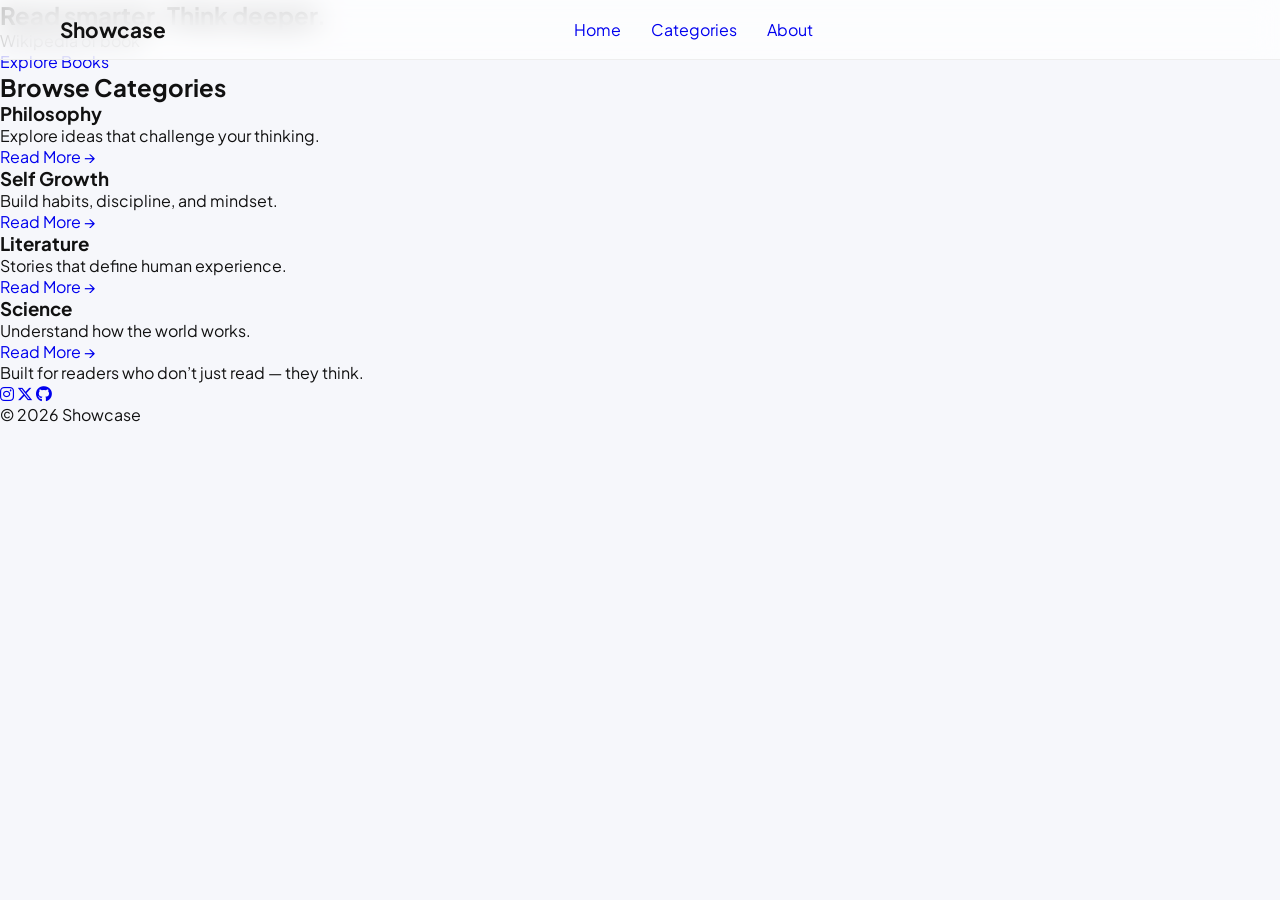
==== index.html @ 18661e08 "added the short readme and worked on html skeleton code" ====
<!DOCTYPE html>
<html lang="en">
<head>
<meta charset="UTF-8">
<meta name="viewport" content="width=device-width, initial-scale=1.0">
<title>Showcase</title>

<link href="https://fonts.googleapis.com/css2?family=Plus+Jakarta+Sans:wght@300;400;600;700&display=swap" rel="stylesheet">
<link href="https://cdnjs.cloudflare.com/ajax/libs/font-awesome/6.5.0/css/all.min.css" rel="stylesheet">
<link rel="stylesheet" href="styles.css">
</head>

<body>

<nav class="navbar">
  <div class="logo" onclick="location.reload()">Showcase</div>

  <div class="nav-links" id="navLinks">
    <a href="#">Home</a>
    <a href="#categories">Categories</a>
    <a href="#footer">About</a>
  </div>

  <div class="menu-toggle" id="menuToggle">
    <span></span>
    <span></span>
    <span></span>
  </div>
</nav>

<section class="hero">
  <h1>Read smarter. Think deeper.</h1>
  <p>Wikipedia of book</p>
  <a href="#categories" class="btn">Explore Books</a>
</section>

<section id="categories">
  <h2 class="section-title">Browse Categories</h2>

  <div class="grid">
    <div class="card">
      <h3>Philosophy</h3>
      <p>Explore ideas that challenge your thinking.</p>
      <a href="page.html">Read More →</a>
    </div>

    <div class="card">
      <h3>Self Growth</h3>
      <p>Build habits, discipline, and mindset.</p>
      <a href="page.html">Read More →</a>
    </div>

    <div class="card">
      <h3>Literature</h3>
      <p>Stories that define human experience.</p>
      <a href="page.html">Read More →</a>
    </div>

    <div class="card">
      <h3>Science</h3>
      <p>Understand how the world works.</p>
      <a href="page.html">Read More →</a>
    </div>
  </div>
</section>

<footer class="footer" id="footer">
  <p>Built for readers who don’t just read — they think.</p>

  <div class="socials">
    <a href="#"><i class="fab fa-instagram"></i></a>
    <a href="#"><i class="fab fa-x-twitter"></i></a>
    <a href="#"><i class="fab fa-github"></i></a>
  </div>

  <p class="copyright">© 2026 Showcase</p>
</footer>

<script src="script.js"></script>
</body>
</html>
---- styles.css ----
*{
  margin:0;
  padding:0;
  box-sizing:border-box;
  font-family:'Plus Jakarta Sans',sans-serif;
  text-decoration:none;
}

body{
  background:#f6f7fb;
  color:#111;
}

.navbar{
  position:fixed;
  width:100%;
  top:0;
  display:flex;
  justify-content:space-between;
  align-items:center;
  padding:16px 60px;
  background:rgba(255,255,255,0.7);
  backdrop-filter:blur(14px);
  border-bottom:1px solid #eee;
  z-index:1000;
}

.logo{
  font-weight:700;
  font-size:1.3rem;
  cursor:pointer;
}

.nav-links{
  display:flex;
  gap:30px;
}
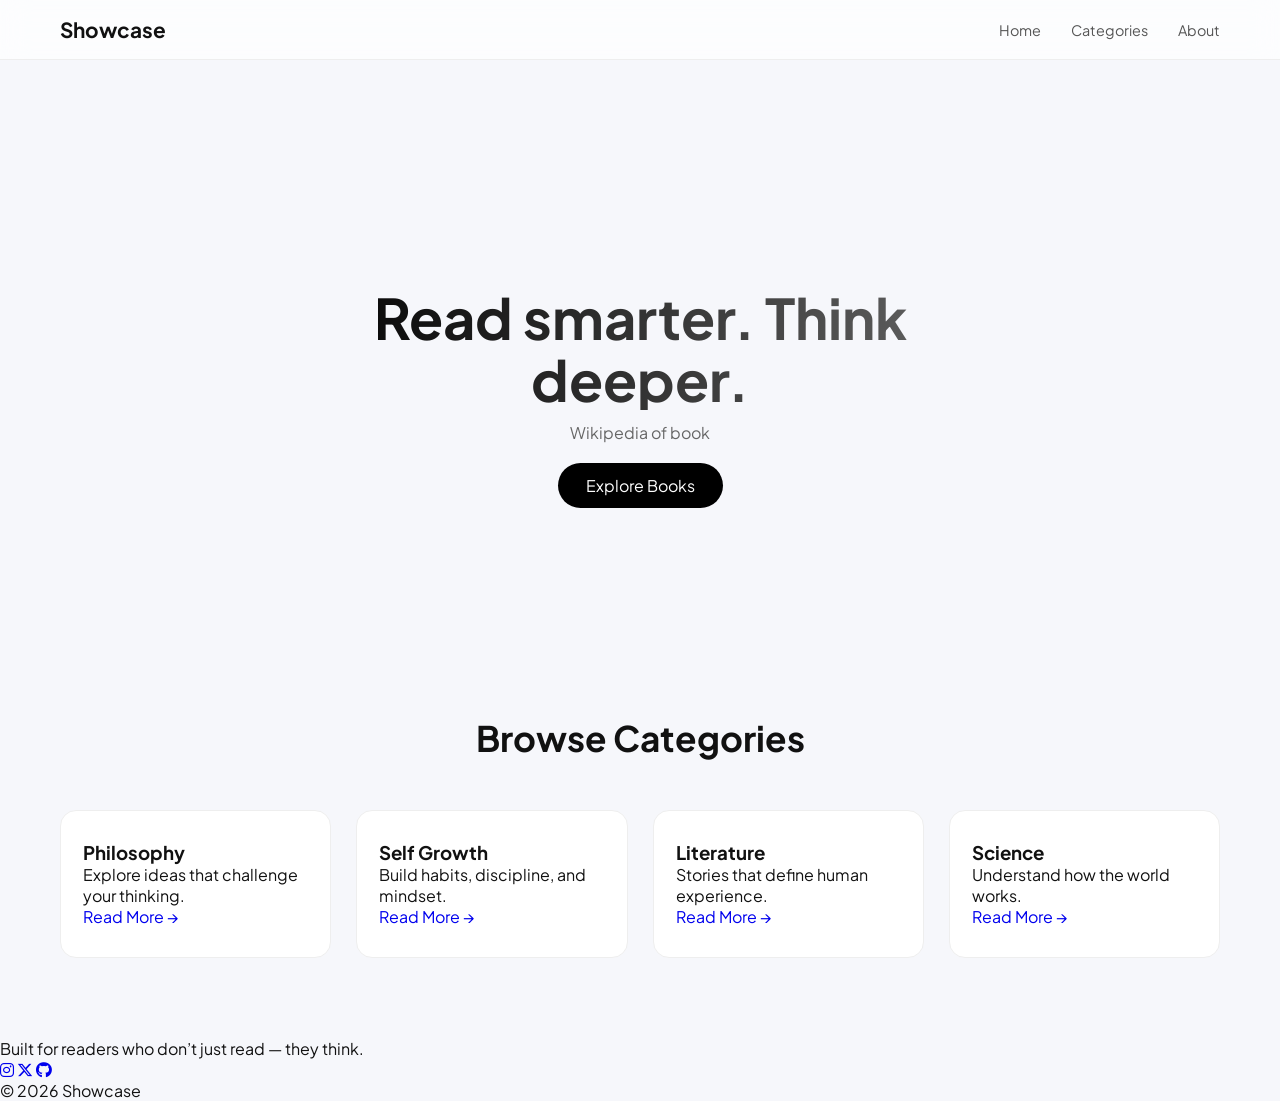
==== commit 0033990b: "worked on the card and section css and made it more better" ====
--- a/index.html
+++ b/index.html
@@ -78,4 +78,4 @@
 
 <script src="script.js"></script>
 </body>
-</html>
+</html>
--- a/styles.css
+++ b/styles.css
@@ -35,3 +35,98 @@
   display:flex;
   gap:30px;
 }
+
+.nav-links a{
+  font-size:0.9rem;
+  color:#555;
+  transition:0.3s;
+}
+
+.nav-links a:hover{
+  color:#000;
+}
+
+.menu-toggle{
+  display:none;
+  flex-direction:column;
+  gap:5px;
+  cursor:pointer;
+}
+
+.menu-toggle span{
+  width:25px;
+  height:3px;
+  background:#000;
+  border-radius:2px;
+}
+
+.hero{
+  height:75vh;
+  display:flex;
+  flex-direction:column;
+  justify-content:center;
+  align-items:center;
+  text-align:center;
+  padding:20px;
+}
+
+.hero h1{
+  font-size:3.5rem;
+  max-width:700px;
+  line-height:1.1;
+  background:linear-gradient(90deg,#000,#666);
+  -webkit-background-clip:text;
+  -webkit-text-fill-color:transparent;
+}
+
+.hero p{
+  margin-top:12px;
+  color:#666;
+  max-width:480px;
+}
+
+.btn{
+  margin-top:20px;
+  padding:12px 28px;
+  border-radius:40px;
+  background:#000;
+  color:#fff;
+  transition:0.3s;
+}
+
+.btn:hover{
+  transform:translateY(-3px);
+  box-shadow:0 12px 25px rgba(0,0,0,0.2);
+}
+
+.hero{
+  min-height:70vh;
+  padding-top:120px;
+  padding-bottom:0px;
+}
+
+section{
+  padding:80px 60px;
+  padding-top:40px;
+}
+
+.section-title{
+  text-align:center;
+  font-size:2.2rem;
+  margin-bottom:50px;
+}
+
+.grid{
+  display:grid;
+  grid-template-columns:repeat(auto-fit,minmax(260px,1fr));
+  gap:25px;
+}
+
+.card{
+  background:#fff;
+  padding:30px 22px;
+  border-radius:16px;
+  border:1px solid #eee;
+  transition:0.3s;
+}
+
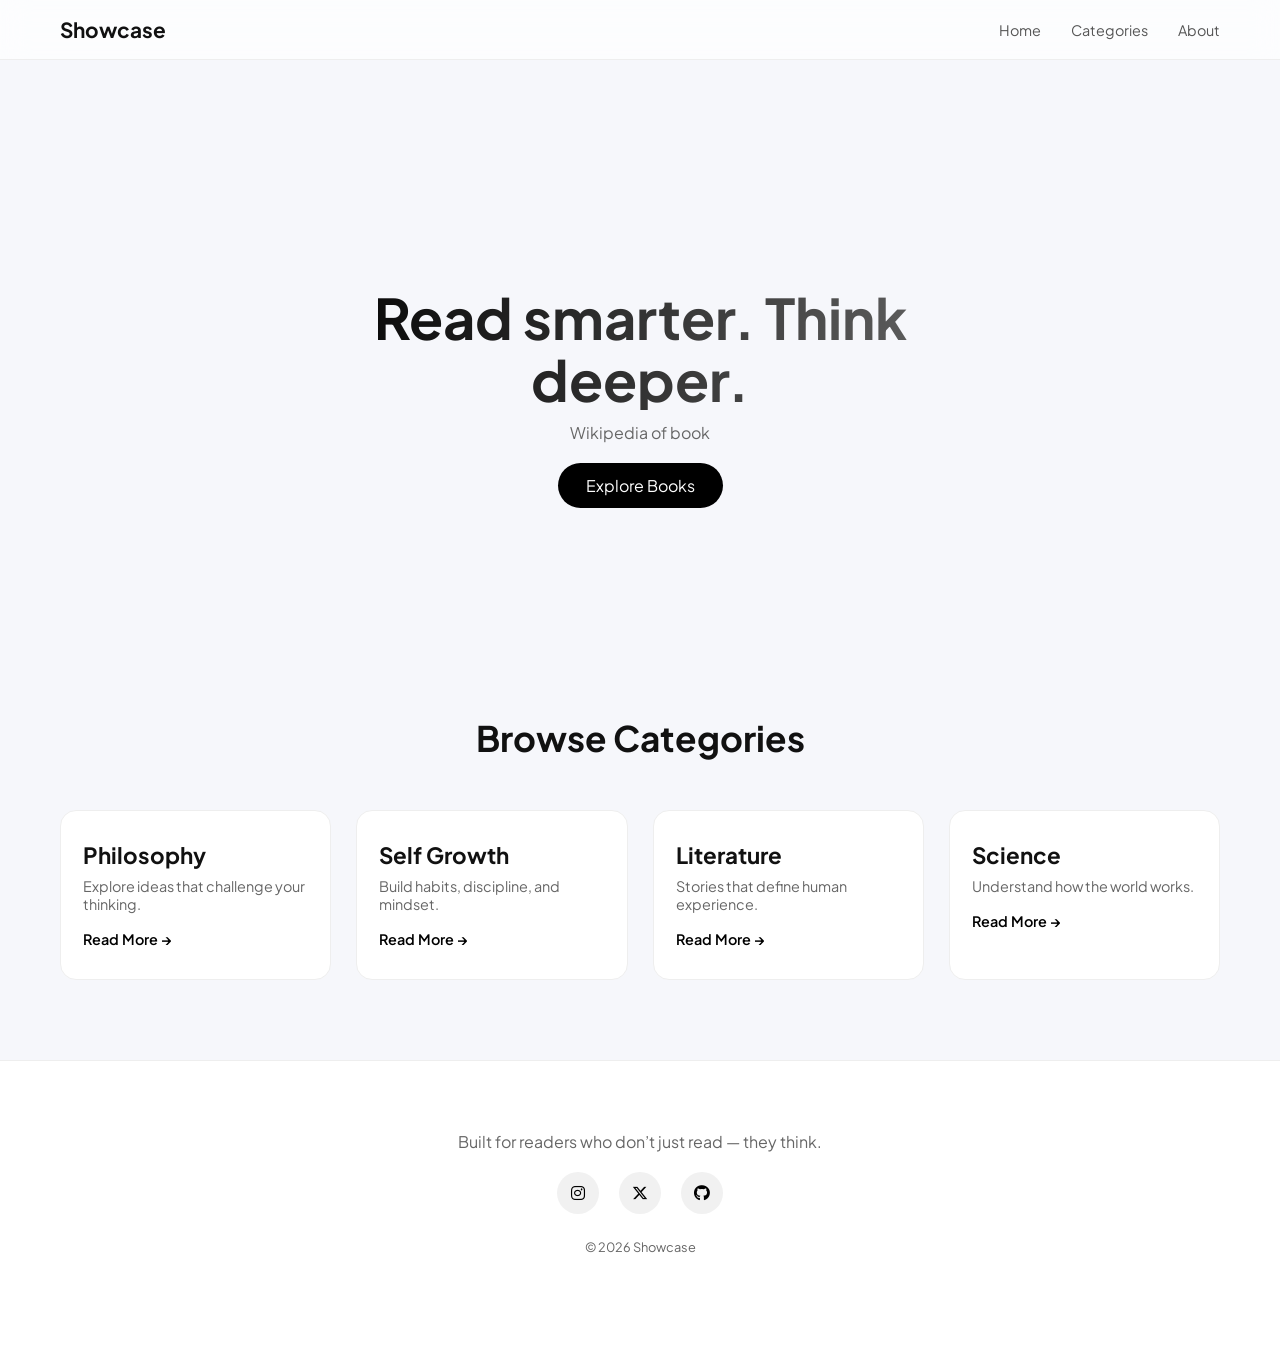
==== commit 85ab7ac1: "added social links in the landing page" ====
--- a/index.html
+++ b/index.html
@@ -68,9 +68,9 @@
   <p>Built for readers who don’t just read — they think.</p>
 
   <div class="socials">
-    <a href="#"><i class="fab fa-instagram"></i></a>
-    <a href="#"><i class="fab fa-x-twitter"></i></a>
-    <a href="#"><i class="fab fa-github"></i></a>
+    <a href="https://www.instagram.com/user.sarjak.pro/"><i class="fab fa-instagram"></i></a>
+    <a href="https://x.com/user_Sarjak_dev"><i class="fab fa-x-twitter"></i></a>
+    <a href="https://github.com/devWisz"><i class="fab fa-github"></i></a>
   </div>
 
   <p class="copyright">© 2026 Showcase</p>
--- a/styles.css
+++ b/styles.css
@@ -130,3 +130,103 @@
   transition:0.3s;
 }
 
+.card:hover{
+  transform:translateY(-8px);
+  box-shadow:0 20px 40px rgba(0,0,0,0.06);
+}
+
+.card h3{
+  font-size:1.4rem;
+  margin-bottom:8px;
+}
+
+.card p{
+  font-size:0.9rem;
+  color:#666;
+  margin-bottom:15px;
+}
+
+.card a{
+  font-size:0.9rem;
+  font-weight:600;
+  color:#000;
+}
+
+.footer{
+  background:#ffffff;
+  color:#111;
+  text-align:center;
+  padding:70px 20px;
+  border-top:1px solid #eee;
+}
+
+.footer p{
+  color:#666;
+  margin-bottom:20px;
+}
+
+.socials{
+  display:flex;
+  justify-content:center;
+  gap:20px;
+}
+
+.socials a{
+  width:42px;
+  height:42px;
+  display:flex;
+  align-items:center;
+  justify-content:center;
+  border-radius:50%;
+  background:#f1f1f1;
+  color:#000;
+  transition:0.3s;
+}
+
+.socials a:hover{
+  transform:translateY(-5px);
+  background:#000;
+  color:#fff;
+}
+
+.copyright{
+  margin-top:25px;
+  font-size:0.8rem;
+  color:#999;
+}
+
+@media(max-width:768px){
+
+  .navbar{
+    padding:15px 20px;
+  }
+
+  .nav-links{
+    position:absolute;
+    top:70px;
+    right:-100%;
+    flex-direction:column;
+    background:#fff;
+    width:200px;
+    padding:20px;
+    gap:20px;
+    box-shadow:0 10px 30px rgba(0,0,0,0.1);
+    transition:0.3s;
+  }
+
+  .nav-links.active{
+    right:20px;
+  }
+
+  .menu-toggle{
+    display:flex;
+  }
+
+  .hero h1{
+    font-size:2.3rem;
+  }
+
+  section{
+    padding:60px 20px;
+  }
+}
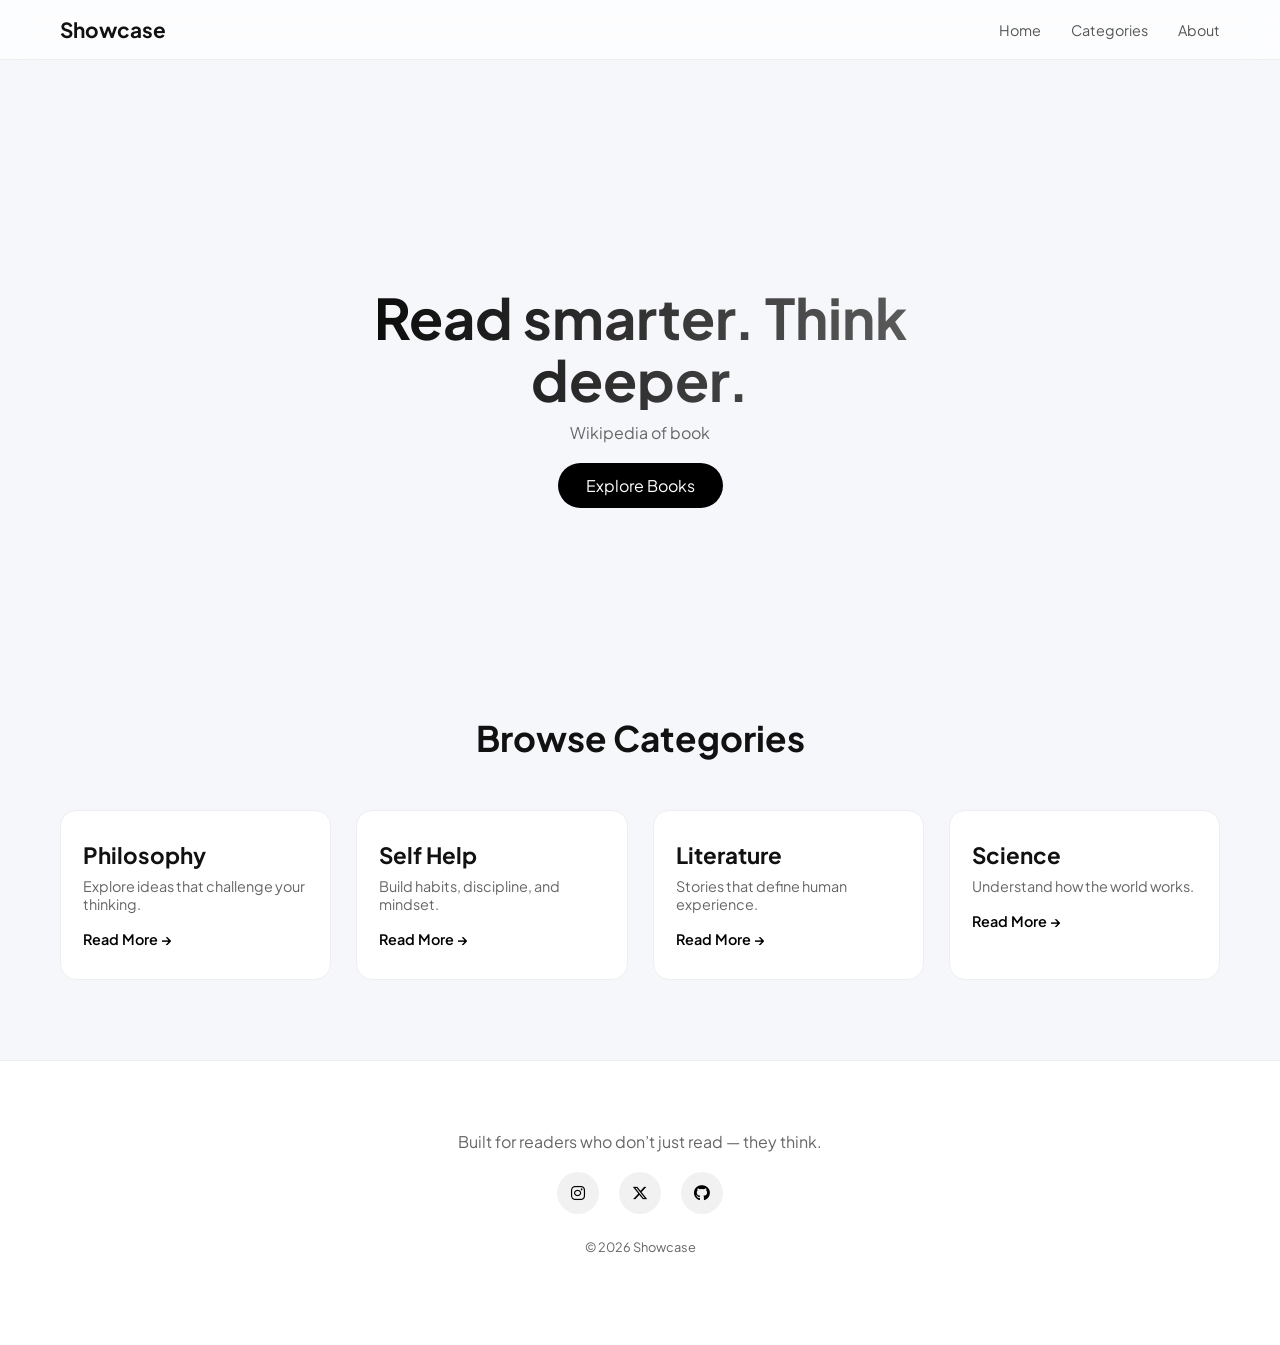
==== commit dfaae2a6: "added hyperlinks and change some more stuffs in index.html" ====
--- a/index.html
+++ b/index.html
@@ -16,7 +16,7 @@
   <div class="logo" onclick="location.reload()">Showcase</div>
 
   <div class="nav-links" id="navLinks">
-    <a href="#">Home</a>
+    <a href="index.html">Home</a>
     <a href="#categories">Categories</a>
     <a href="#footer">About</a>
   </div>
@@ -41,25 +41,25 @@
     <div class="card">
       <h3>Philosophy</h3>
       <p>Explore ideas that challenge your thinking.</p>
-      <a href="page.html">Read More →</a>
+      <a href="sections/philo.html">Read More →</a>
     </div>
 
     <div class="card">
-      <h3>Self Growth</h3>
+      <h3>Self Help</h3>
       <p>Build habits, discipline, and mindset.</p>
-      <a href="page.html">Read More →</a>
+      <a href="sections/self-help.html">Read More →</a>
     </div>
 
     <div class="card">
       <h3>Literature</h3>
       <p>Stories that define human experience.</p>
-      <a href="page.html">Read More →</a>
+      <a href="sections/liter.html">Read More →</a>
     </div>
 
     <div class="card">
       <h3>Science</h3>
       <p>Understand how the world works.</p>
-      <a href="page.html">Read More →</a>
+      <a href="sections/science.html">Read More →</a>
     </div>
   </div>
 </section>
--- a/styles.css
+++ b/styles.css
@@ -190,7 +190,7 @@
 }
 
 .copyright{
-  margin-top:25px;
+  margin-top:25px; 
   font-size:0.8rem;
   color:#999;
 }
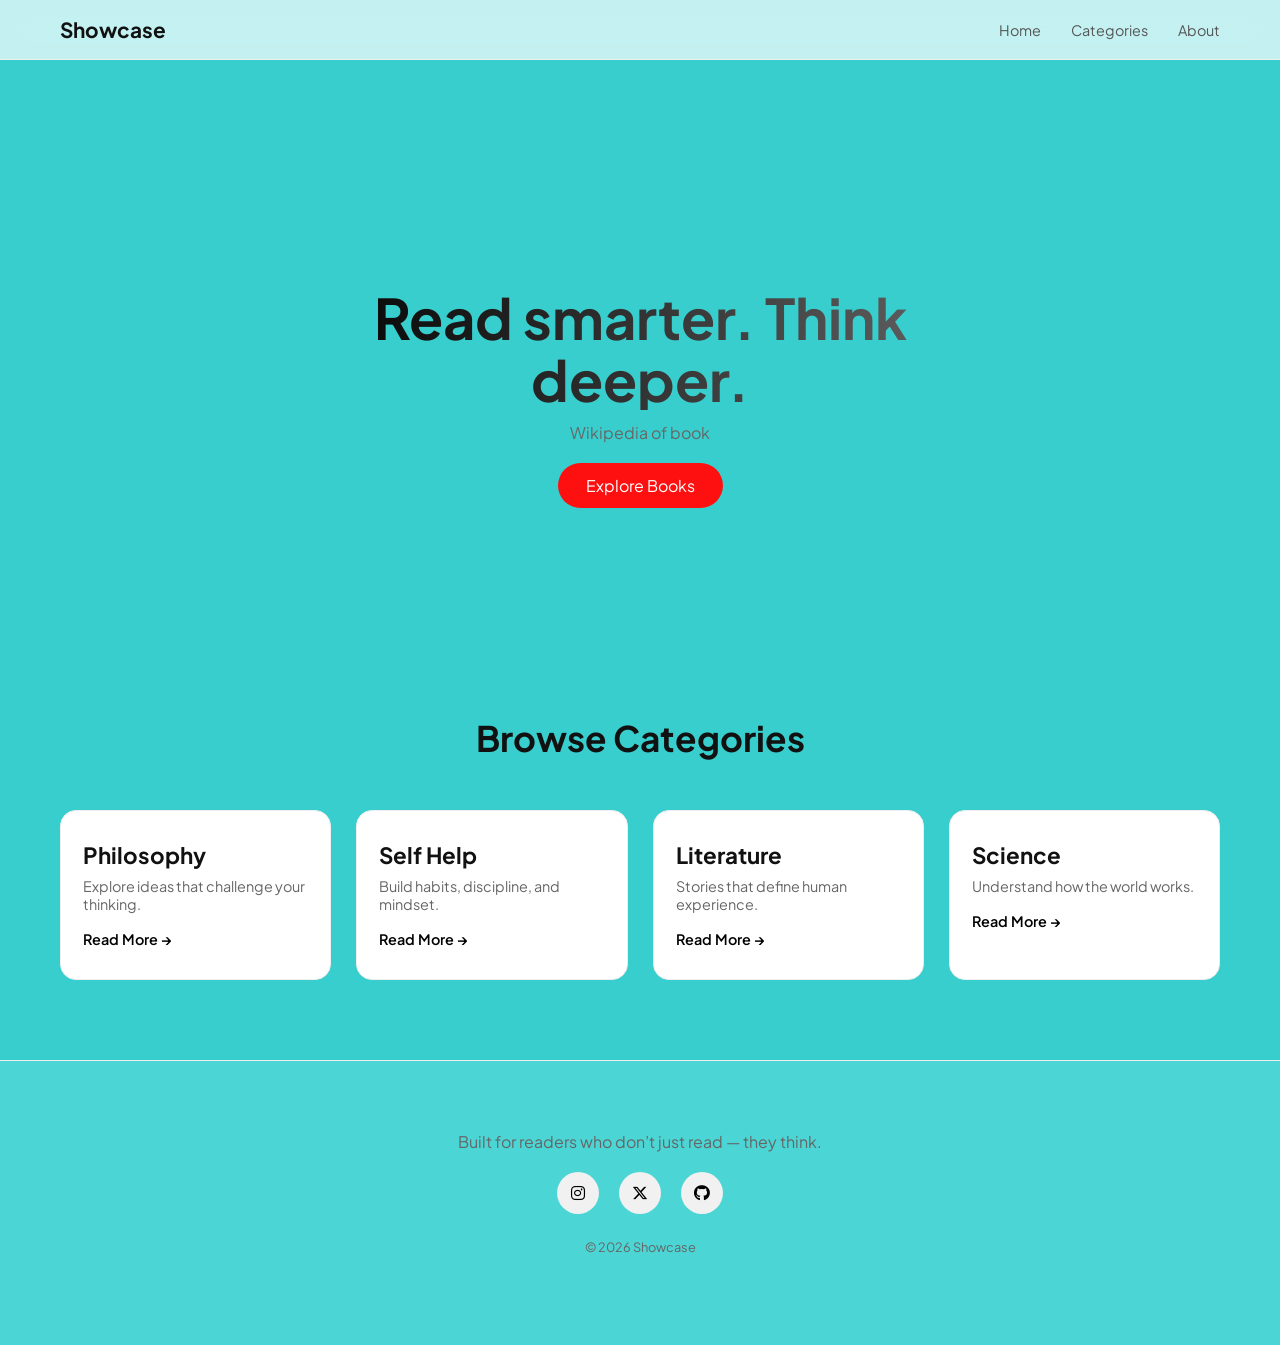
==== commit a2555276: "fix the UI of main homepage and other stuffs" ====
--- a/index.html
+++ b/index.html
@@ -63,19 +63,15 @@
     </div>
   </div>
 </section>
-
 <footer class="footer" id="footer">
   <p>Built for readers who don’t just read — they think.</p>
-
   <div class="socials">
     <a href="https://www.instagram.com/user.sarjak.pro/"><i class="fab fa-instagram"></i></a>
     <a href="https://x.com/user_Sarjak_dev"><i class="fab fa-x-twitter"></i></a>
     <a href="https://github.com/devWisz"><i class="fab fa-github"></i></a>
   </div>
-
   <p class="copyright">© 2026 Showcase</p>
 </footer>
-
 <script src="script.js"></script>
 </body>
 </html>
--- a/styles.css
+++ b/styles.css
@@ -7,11 +7,11 @@
 }
 
 body{
-  background:#f6f7fb;
-  color:#111;
-}
-
-.navbar{
+  background:#39cece;
+  color:#111111;
+}
+
+.navbar{ 
   position:fixed;
   width:100%;
   top:0;
@@ -89,7 +89,7 @@
   margin-top:20px;
   padding:12px 28px;
   border-radius:40px;
-  background:#000;
+  background:#ff1010;
   color:#fff;
   transition:0.3s;
 }
@@ -153,7 +153,7 @@
 }
 
 .footer{
-  background:#ffffff;
+  background:#4cd5d5;
   color:#111;
   text-align:center;
   padding:70px 20px;
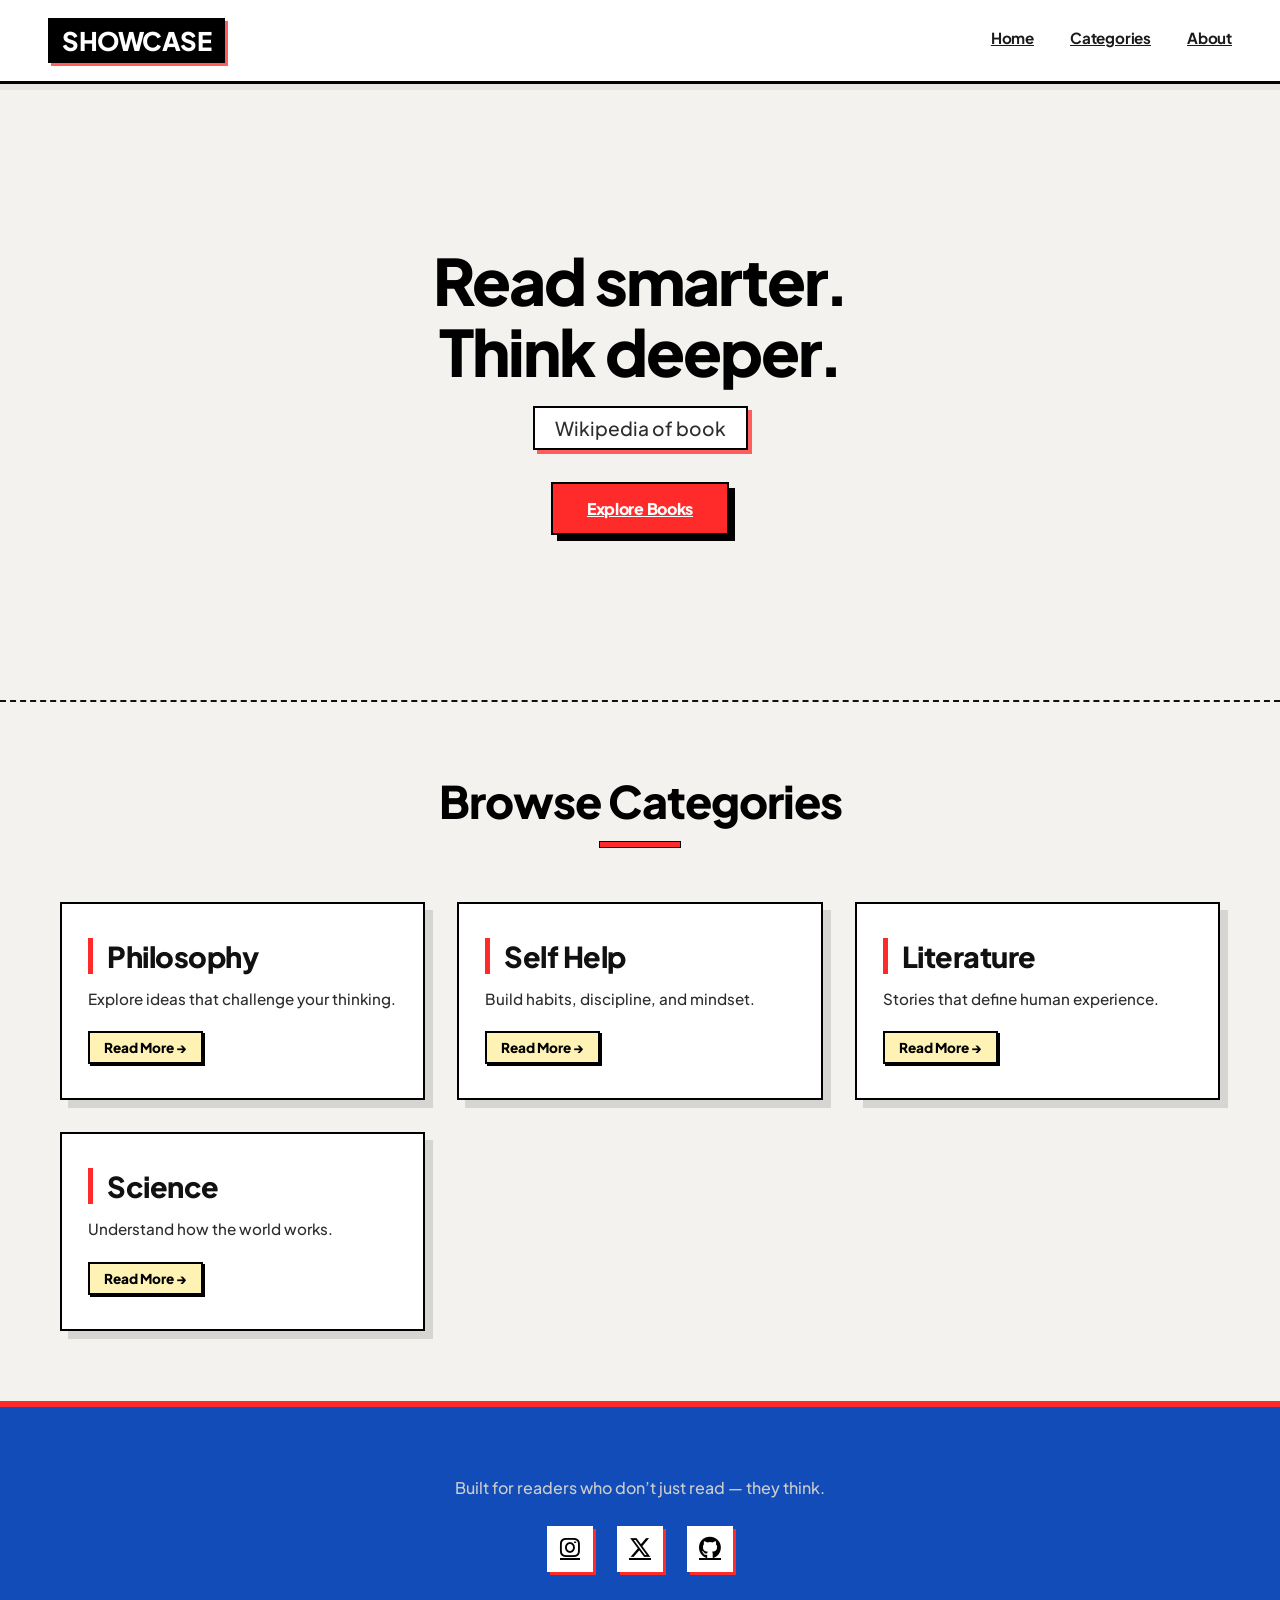
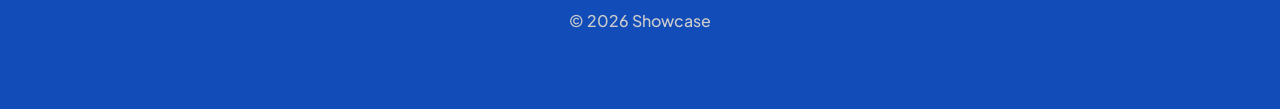
==== commit 2fb7b35e: "took a lot of time experimented with the UI and made significant changes in homepage UI and made it " ====
--- a/index.html
+++ b/index.html
@@ -2,25 +2,22 @@
 <html lang="en">
 <head>
 <meta charset="UTF-8">
-<meta name="viewport" content="width=device-width, initial-scale=1.0">
-<title>Showcase</title>
-
-<link href="https://fonts.googleapis.com/css2?family=Plus+Jakarta+Sans:wght@300;400;600;700&display=swap" rel="stylesheet">
+<meta name="viewport" content="width=device-width, initial-scale=1.0, viewport-fit=cover">
+<title>Showcase | Wikipedia of Books</title>
+<link href="https://fonts.googleapis.com/css2?family=Plus+Jakarta+Sans:wght@400;500;600;700;800&display=swap" rel="stylesheet">
 <link href="https://cdnjs.cloudflare.com/ajax/libs/font-awesome/6.5.0/css/all.min.css" rel="stylesheet">
-<link rel="stylesheet" href="styles.css">
+ <link rel="stylesheet" href="styles.css">
+   <script src="script.js"></script>
 </head>
-
 <body>
 
 <nav class="navbar">
-  <div class="logo" onclick="location.reload()">Showcase</div>
-
+  <div class="logo" onclick="location.reload()">SHOWCASE</div>
   <div class="nav-links" id="navLinks">
-    <a href="index.html">Home</a>
+    <a href="#hero">Home</a>
     <a href="#categories">Categories</a>
     <a href="#footer">About</a>
   </div>
-
   <div class="menu-toggle" id="menuToggle">
     <span></span>
     <span></span>
@@ -28,34 +25,30 @@
   </div>
 </nav>
 
-<section class="hero">
-  <h1>Read smarter. Think deeper.</h1>
+<section class="hero" id="hero">
+  <h1>Read smarter.<br>Think deeper.</h1>
   <p>Wikipedia of book</p>
-  <a href="#categories" class="btn">Explore Books</a>
+  <a href="sections/booksrecom.html" class="btn">Explore Books</a>
 </section>
 
 <section id="categories">
   <h2 class="section-title">Browse Categories</h2>
-
   <div class="grid">
     <div class="card">
       <h3>Philosophy</h3>
       <p>Explore ideas that challenge your thinking.</p>
       <a href="sections/philo.html">Read More →</a>
     </div>
-
     <div class="card">
       <h3>Self Help</h3>
       <p>Build habits, discipline, and mindset.</p>
       <a href="sections/self-help.html">Read More →</a>
     </div>
-
     <div class="card">
       <h3>Literature</h3>
       <p>Stories that define human experience.</p>
       <a href="sections/liter.html">Read More →</a>
     </div>
-
     <div class="card">
       <h3>Science</h3>
       <p>Understand how the world works.</p>
@@ -63,15 +56,15 @@
     </div>
   </div>
 </section>
+
 <footer class="footer" id="footer">
   <p>Built for readers who don’t just read — they think.</p>
   <div class="socials">
-    <a href="https://www.instagram.com/user.sarjak.pro/"><i class="fab fa-instagram"></i></a>
-    <a href="https://x.com/user_Sarjak_dev"><i class="fab fa-x-twitter"></i></a>
-    <a href="https://github.com/devWisz"><i class="fab fa-github"></i></a>
+    <a href="https://www.instagram.com/user.sarjak.pro/" target="_blank" rel="noopener"><i class="fab fa-instagram"></i></a>
+    <a href="https://x.com/user_Sarjak_dev" target="_blank" rel="noopener"><i class="fab fa-x-twitter"></i></a>
+    <a href="https://github.com/devWisz" target="_blank" rel="noopener"><i class="fab fa-github"></i></a>
   </div>
   <p class="copyright">© 2026 Showcase</p>
 </footer>
-<script src="script.js"></script>
 </body>
-</html>+</html> 
--- a/styles.css
+++ b/styles.css
@@ -1,232 +1,324 @@
-*{
-  margin:0;
-  padding:0;
-  box-sizing:border-box;
-  font-family:'Plus Jakarta Sans',sans-serif;
-  text-decoration:none;
-}
-
-body{
-  background:#39cece;
-  color:#111111;
-}
-
-.navbar{ 
-  position:fixed;
-  width:100%;
-  top:0;
-  display:flex;
-  justify-content:space-between;
-  align-items:center;
-  padding:16px 60px;
-  background:rgba(255,255,255,0.7);
-  backdrop-filter:blur(14px);
-  border-bottom:1px solid #eee;
-  z-index:1000;
-}
-
-.logo{
-  font-weight:700;
-  font-size:1.3rem;
-  cursor:pointer;
-}
-
-.nav-links{
-  display:flex;
-  gap:30px;
-}
-
-.nav-links a{
-  font-size:0.9rem;
-  color:#555;
-  transition:0.3s;
-}
-
-.nav-links a:hover{
-  color:#000;
-}
-
-.menu-toggle{
-  display:none;
-  flex-direction:column;
-  gap:5px;
-  cursor:pointer;
-}
-
-.menu-toggle span{
-  width:25px;
-  height:3px;
-  background:#000;
-  border-radius:2px;
-}
-
-.hero{
-  height:75vh;
-  display:flex;
-  flex-direction:column;
-  justify-content:center;
-  align-items:center;
-  text-align:center;
-  padding:20px;
-}
-
-.hero h1{
-  font-size:3.5rem;
-  max-width:700px;
-  line-height:1.1;
-  background:linear-gradient(90deg,#000,#666);
-  -webkit-background-clip:text;
-  -webkit-text-fill-color:transparent;
-}
-
-.hero p{
-  margin-top:12px;
-  color:#666;
-  max-width:480px;
-}
-
-.btn{
-  margin-top:20px;
-  padding:12px 28px;
-  border-radius:40px;
-  background:#ff1010;
-  color:#fff;
-  transition:0.3s;
-}
-
-.btn:hover{
-  transform:translateY(-3px);
-  box-shadow:0 12px 25px rgba(0,0,0,0.2);
-}
-
-.hero{
-  min-height:70vh;
-  padding-top:120px;
-  padding-bottom:0px;
-}
-
-section{
-  padding:80px 60px;
-  padding-top:40px;
-}
-
-.section-title{
-  text-align:center;
-  font-size:2.2rem;
-  margin-bottom:50px;
-}
-
-.grid{
-  display:grid;
-  grid-template-columns:repeat(auto-fit,minmax(260px,1fr));
-  gap:25px;
-}
-
-.card{
-  background:#fff;
-  padding:30px 22px;
-  border-radius:16px;
-  border:1px solid #eee;
-  transition:0.3s;
-}
-
-.card:hover{
-  transform:translateY(-8px);
-  box-shadow:0 20px 40px rgba(0,0,0,0.06);
-}
-
-.card h3{
-  font-size:1.4rem;
-  margin-bottom:8px;
-}
-
-.card p{
-  font-size:0.9rem;
-  color:#666;
-  margin-bottom:15px;
-}
-
-.card a{
-  font-size:0.9rem;
-  font-weight:600;
-  color:#000;
-}
-
-.footer{
-  background:#4cd5d5;
-  color:#111;
-  text-align:center;
-  padding:70px 20px;
-  border-top:1px solid #eee;
-}
-
-.footer p{
-  color:#666;
-  margin-bottom:20px;
-}
-
-.socials{
-  display:flex;
-  justify-content:center;
-  gap:20px;
-}
-
-.socials a{
-  width:42px;
-  height:42px;
-  display:flex;
-  align-items:center;
-  justify-content:center;
-  border-radius:50%;
-  background:#f1f1f1;
-  color:#000;
-  transition:0.3s;
-}
-
-.socials a:hover{
-  transform:translateY(-5px);
-  background:#000;
-  color:#fff;
-}
-
-.copyright{
-  margin-top:25px; 
-  font-size:0.8rem;
-  color:#999;
-}
-
-@media(max-width:768px){
-
-  .navbar{
-    padding:15px 20px;
-  }
-
-  .nav-links{
-    position:absolute;
-    top:70px;
-    right:-100%;
-    flex-direction:column;
-    background:#fff;
-    width:200px;
-    padding:20px;
-    gap:20px;
-    box-shadow:0 10px 30px rgba(0,0,0,0.1);
-    transition:0.3s;
-  }
-
-  .nav-links.active{
-    right:20px;
-  }
-
-  .menu-toggle{
-    display:flex;
-  }
-
-  .hero h1{
-    font-size:2.3rem;
-  }
-
-  section{
-    padding:60px 20px;
+* {
+  margin: 0;
+  padding: 0;
+  box-sizing: border-box;
+  font-family: 'Plus Jakarta Sans', sans-serif;
+}
+
+body {
+  background: #f4f2ee;
+  color: #111;
+  scroll-behavior: smooth;
+}
+
+.navbar {
+  position: fixed;
+  width: 100%;
+  top: 0;
+  left: 0;
+  display: flex;
+  justify-content: space-between;
+  align-items: center;
+  padding: 18px 48px;
+  background: #ffffff;
+  border-bottom: 3px solid #000000;
+  z-index: 1000;
+  box-shadow: 0 6px 0 rgba(0,0,0,0.05);
+}
+
+.logo {
+  font-weight: 800;
+  font-size: 1.6rem;
+  letter-spacing: -0.5px;
+  cursor: pointer;
+  background: #000;
+  color: #fff;
+  padding: 4px 12px;
+  border: 2px solid #000;
+  box-shadow: 3px 3px 0 #ff5e5e;
+  transition: 0.15s linear;
+}
+
+.logo:hover {
+  transform: translate(-1px, -1px);
+  box-shadow: 5px 5px 0 #ff5e5e;
+}
+
+.nav-links {
+  display: flex;
+  gap: 36px;
+}
+
+.nav-links a {
+  font-size: 0.95rem;
+  font-weight: 700;
+  color: #1a1a1a;
+  transition: 0.2s;
+  border-bottom: 2px solid transparent;
+  padding-bottom: 4px;
+  letter-spacing: -0.2px;
+}
+
+.nav-links a:hover {
+  color: #e02b2b;
+  border-bottom-color: #e02b2b;
+}
+
+.menu-toggle {
+  display: none;
+  flex-direction: column;
+  gap: 5px;
+  cursor: pointer;
+  background: white;
+  padding: 6px 8px;
+  border: 2px solid #000;
+  box-shadow: 2px 2px 0 #000;
+}
+
+.menu-toggle span {
+  width: 24px;
+  height: 3px;
+  background: #000;
+  transition: 0.2s;
+}
+
+.hero {
+  min-height: 78vh;
+  display: flex;
+  flex-direction: column;
+  justify-content: center;
+  align-items: center;
+  text-align: center;
+  padding: 140px 24px 60px 24px;
+  background: #f4f2ee;
+  border-bottom: 2px dashed #111;
+}
+
+.hero h1 {
+  font-size: 4rem;
+  font-weight: 800;
+  max-width: 780px;
+  line-height: 1.1;
+  letter-spacing: -2px;
+  color: #000;
+  background: none;
+  -webkit-text-fill-color: initial;
+  text-shadow: none;
+  margin-bottom: 20px;
+}
+
+.hero p {
+  font-size: 1.2rem;
+  font-weight: 500;
+  color: #2d2d2d;
+  max-width: 520px;
+  background: #fff;
+  padding: 8px 20px;
+  border: 2px solid #000;
+  box-shadow: 4px 4px 0 #ff5e5e;
+  display: inline-block;
+}
+
+.btn {
+  margin-top: 32px;
+  padding: 14px 34px;
+  background: #ff2b2b;
+  color: white;
+  font-weight: 800;
+  font-size: 1rem;
+  letter-spacing: -0.3px;
+  border: 2px solid #000;
+  box-shadow: 6px 6px 0 #000;
+  transition: 0.12s linear;
+  cursor: pointer;
+  display: inline-block;
+}
+
+.btn:hover {
+  transform: translate(-2px, -2px);
+  box-shadow: 8px 8px 0 #000;
+  background: #e01e1e;
+}
+
+section {
+  padding: 70px 60px;
+}
+
+.section-title {
+  text-align: center;
+  font-size: 2.8rem;
+  font-weight: 800;
+  letter-spacing: -1px;
+  margin-bottom: 54px;
+  position: relative;
+  display: inline-block;
+  width: 100%;
+  color: #000;
+}
+
+.section-title::after {
+  content: '';
+  display: block;
+  width: 80px;
+  height: 5px;
+  background: #ff2b2b;
+  margin: 12px auto 0;
+  border: 1px solid #000;
+}
+
+.grid {
+  display: grid;
+  grid-template-columns: repeat(auto-fit, minmax(270px, 1fr));
+  gap: 32px;
+}
+
+.card {
+  background: #ffffff;
+  padding: 34px 26px;
+  border: 2.5px solid #000000;
+  box-shadow: 8px 8px 0 rgba(0,0,0,0.12);
+  transition: 0.18s linear;
+}
+
+.card:hover {
+  transform: translateY(-6px);
+  box-shadow: 12px 12px 0 rgba(0,0,0,0.2);
+}
+
+.card h3 {
+  font-size: 1.8rem;
+  font-weight: 800;
+  letter-spacing: -0.5px;
+  margin-bottom: 14px;
+  border-left: 5px solid #ff2b2b;
+  padding-left: 14px;
+}
+
+.card p {
+  font-size: 0.95rem;
+  color: #2c2c2c;
+  margin-bottom: 22px;
+  font-weight: 500;
+  line-height: 1.4;
+}
+
+.card a {
+  font-weight: 800;
+  color: #000;
+  background: #fff2b5;
+  padding: 6px 14px;
+  border: 2px solid #000;
+  box-shadow: 2px 2px 0 #000;
+  font-size: 0.85rem;
+  transition: 0.1s;
+  display: inline-block;
+  text-decoration: none;
+}
+
+.card a:hover {
+  background: #ff2b2b;
+  color: white;
+  box-shadow: 3px 3px 0 #000;
+  transform: translate(-1px, -1px);
+}
+
+.footer {
+  background: #114cb9;
+  color: #f5e9e9;
+  text-align: center;
+  padding: 70px 24px 50px;
+  border-top: 6px solid #ff2b2b;
+}
+
+.footer p {
+  color: #ccc;
+  font-weight: 500;
+  margin-bottom: 28px;
+  font-size: 1rem;
+}
+
+.socials {
+  display: flex;
+  justify-content: center;
+  gap: 24px;
+}
+
+.socials a {
+  width: 46px;
+  height: 46px;
+  display: flex;
+  align-items: center;
+  justify-content: center;
+  border-radius: 0;
+  background: #ffffff;
+  color: #000;
+  border: 2px solid #fff;
+  box-shadow: 3px 3px 0 #ff2b2b;
+  transition: 0.1s linear;
+  font-size: 1.4rem;
+}
+
+.socials a:hover {
+  transform: translate(-2px, -2px);
+  background: #ff2b2b;
+  color: #fff;
+  box-shadow: 5px 5px 0 white;
+  border-color: #fff;
+}
+
+.copyright {
+  margin-top: 38px;
+  font-size: 0.75rem;
+  color: #888;
+  font-weight: 500;
+}
+
+@media (max-width: 768px) {
+  .navbar {
+    padding: 14px 20px;
+  }
+
+  .nav-links {
+    position: absolute;
+    top: 78px;
+    right: -280px;
+    flex-direction: column;
+    background: #ffffff;
+    width: 220px;
+    padding: 28px 24px;
+    gap: 24px;
+    border: 3px solid #000;
+    box-shadow: 10px 10px 0 rgba(0,0,0,0.15);
+    transition: 0.25s ease;
+    z-index: 999;
+  }
+
+  .nav-links.active {
+    right: 20px;
+  }
+
+  .menu-toggle {
+    display: flex;
+  }
+
+  .hero h1 {
+    font-size: 2.6rem;
+    letter-spacing: -1px;
+  }
+
+  .hero p {
+    font-size: 1rem;
+  }
+
+  section {
+    padding: 60px 20px;
+  }
+
+  .section-title {
+    font-size: 2.2rem;
+  }
+
+  .card h3 {
+    font-size: 1.5rem;
   }
 }
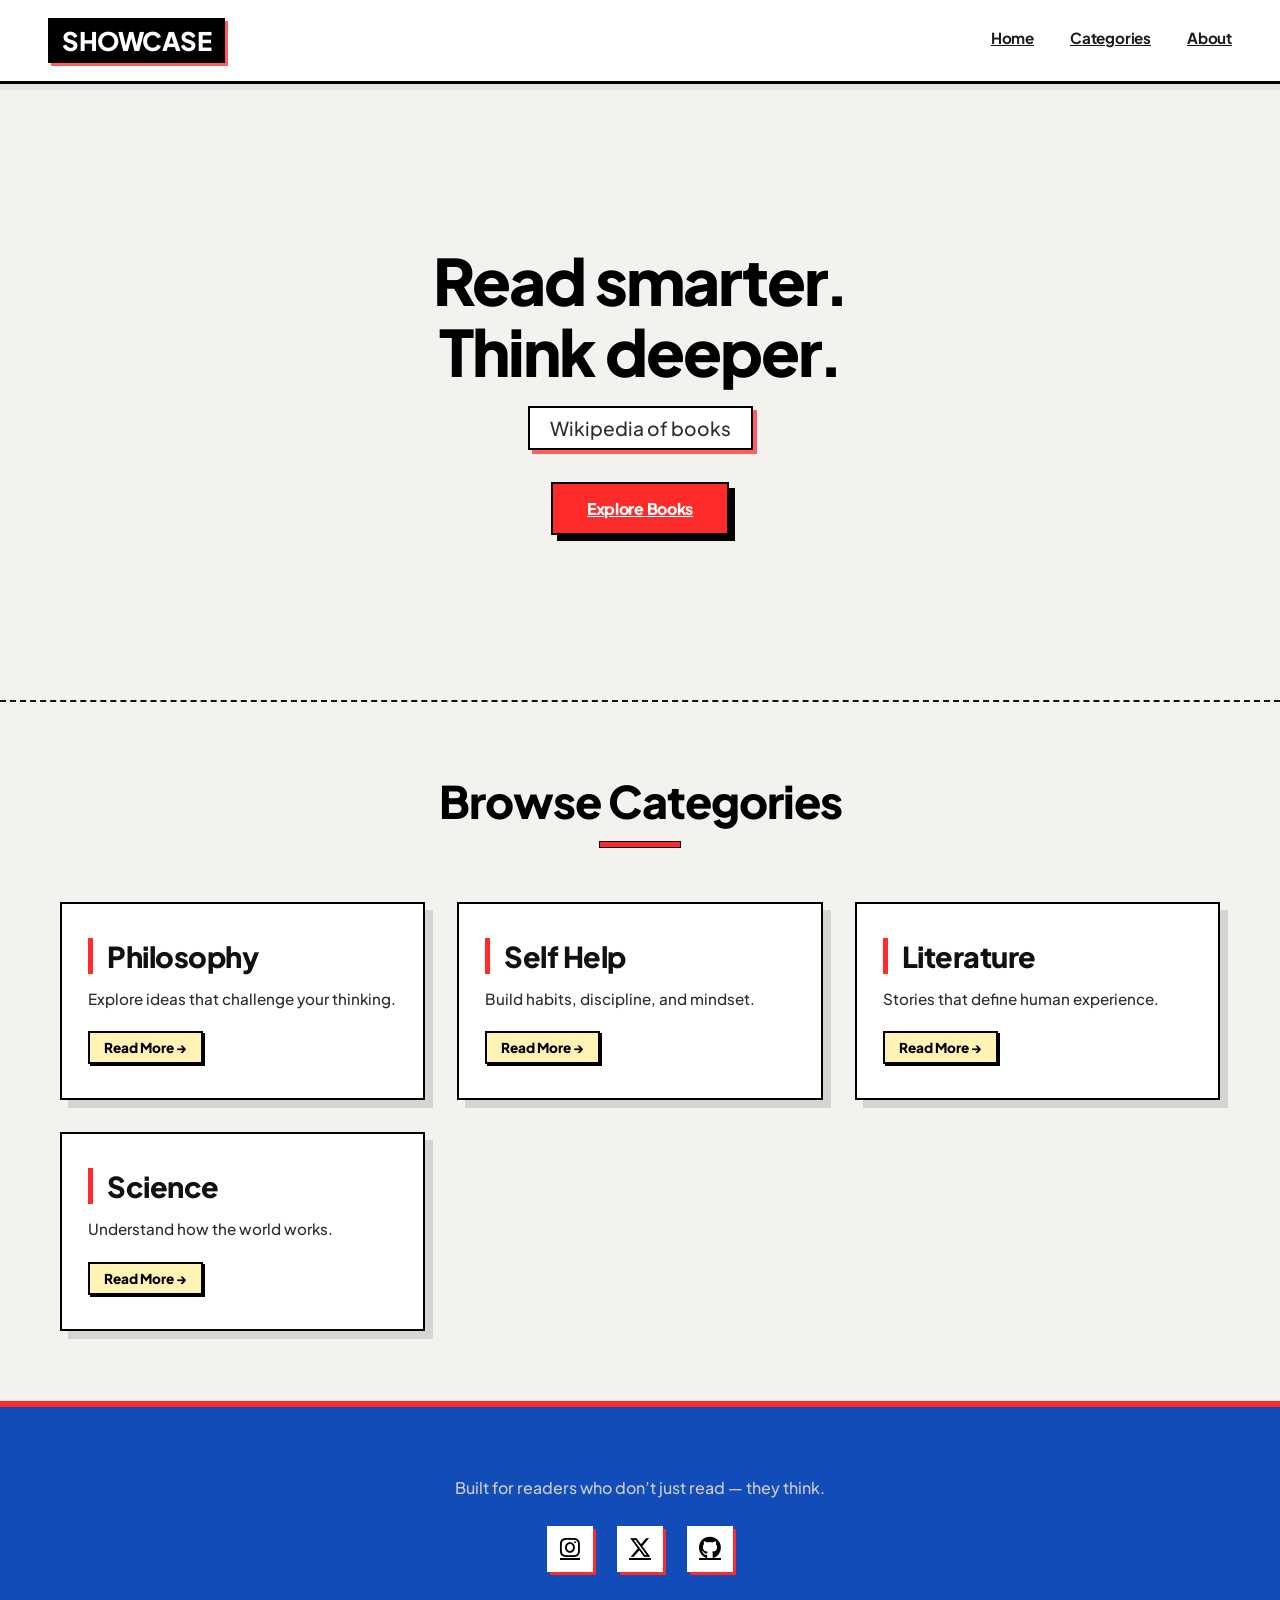
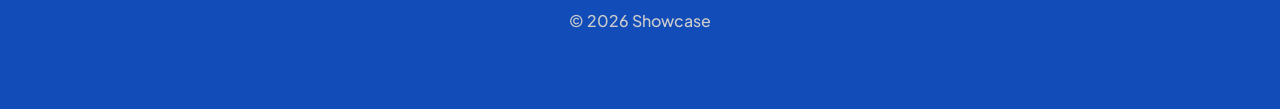
==== commit b02f5d52: "updated readme" ====
--- a/index.html
+++ b/index.html
@@ -27,7 +27,7 @@
 
 <section class="hero" id="hero">
   <h1>Read smarter.<br>Think deeper.</h1>
-  <p>Wikipedia of book</p>
+  <p>Wikipedia of books</p>
   <a href="sections/booksrecom.html" class="btn">Explore Books</a>
 </section>
 
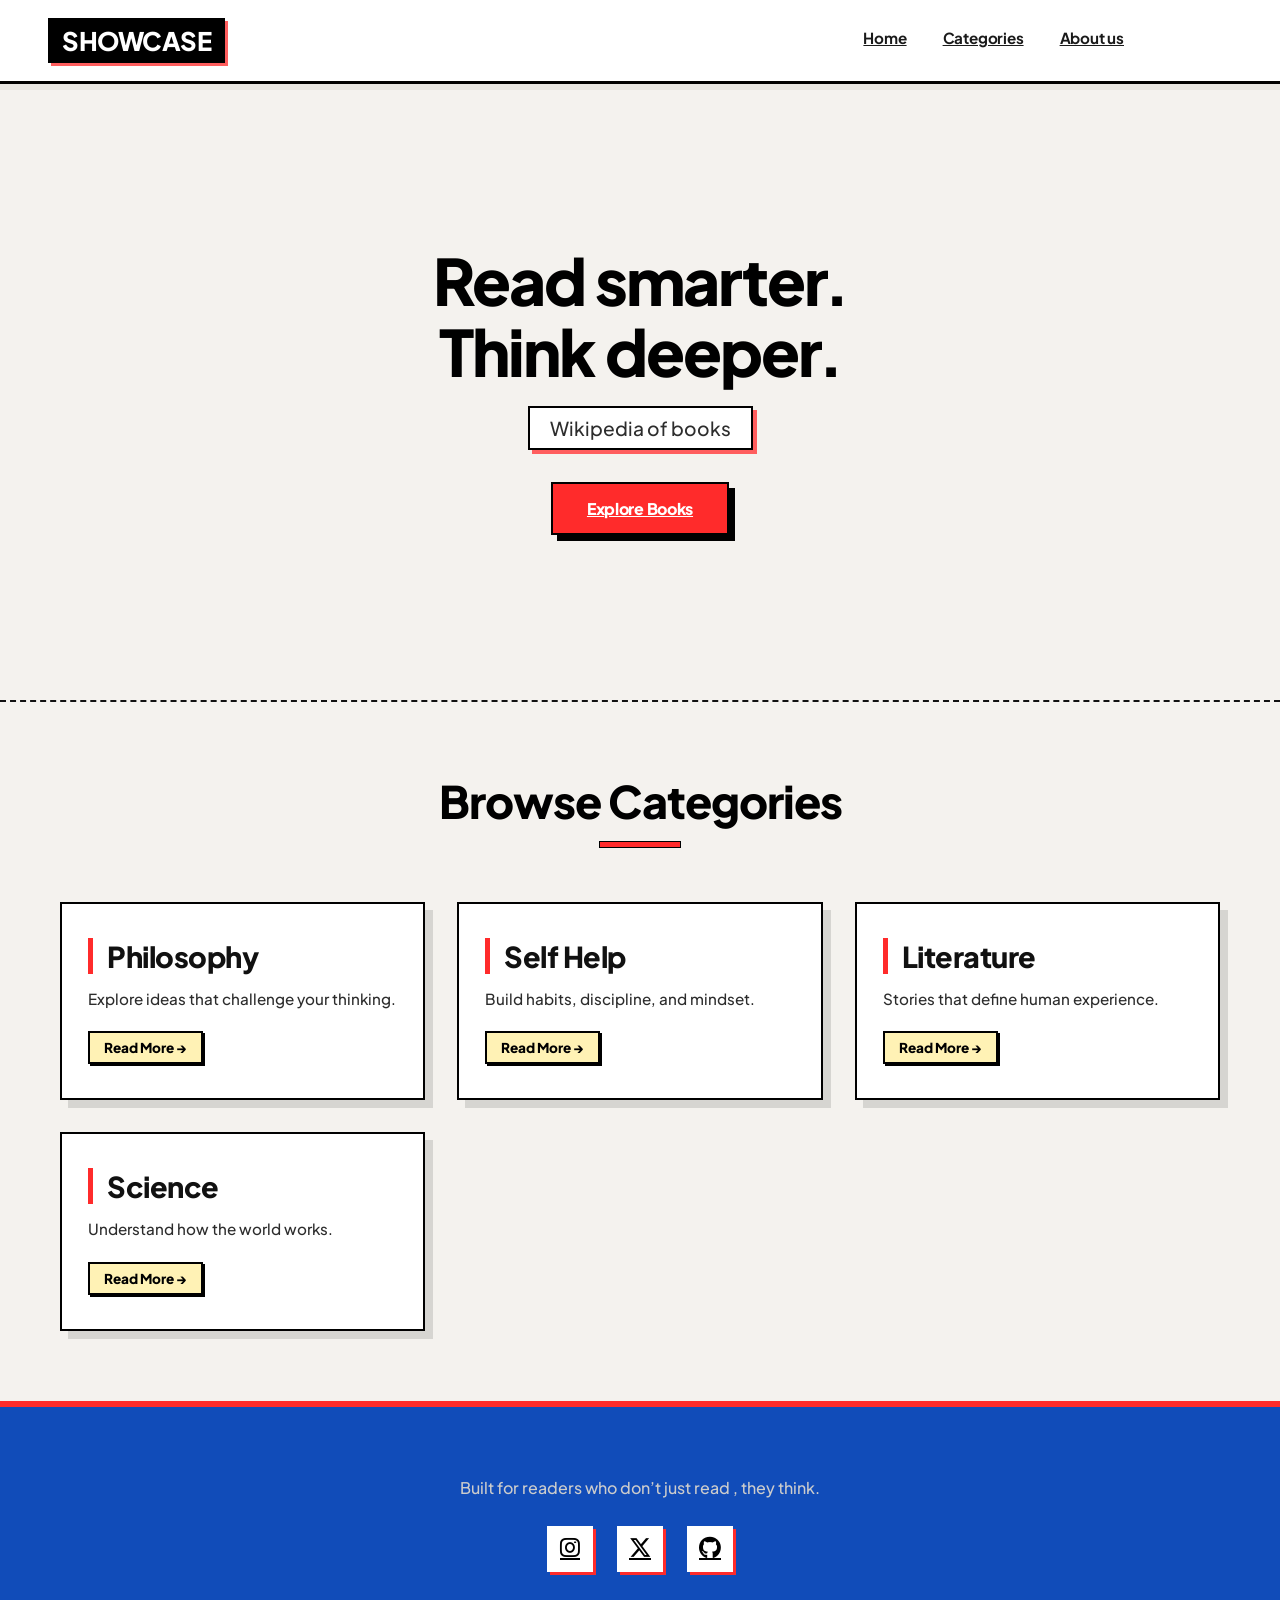
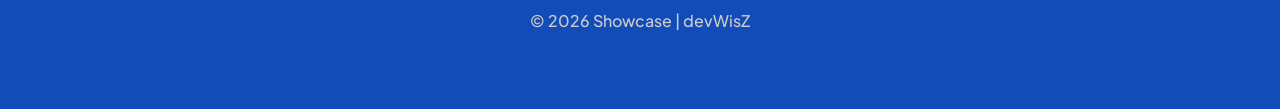
==== commit c302382f: "improve ui and fix minor issues and updates readme" ====
--- a/index.html
+++ b/index.html
@@ -16,9 +16,7 @@
   <div class="nav-links" id="navLinks">
     <a href="#hero">Home</a>
     <a href="#categories">Categories</a>
-    <a href="#footer">About</a>
-  </div>
-  <div class="menu-toggle" id="menuToggle">
+    <a href="#footer">About us</a>
     <span></span>
     <span></span>
     <span></span>
@@ -58,13 +56,13 @@
 </section>
 
 <footer class="footer" id="footer">
-  <p>Built for readers who don’t just read — they think.</p>
+  <p>Built for readers who don’t just read , they think.</p>
   <div class="socials">
     <a href="https://www.instagram.com/user.sarjak.pro/" target="_blank" rel="noopener"><i class="fab fa-instagram"></i></a>
     <a href="https://x.com/user_Sarjak_dev" target="_blank" rel="noopener"><i class="fab fa-x-twitter"></i></a>
     <a href="https://github.com/devWisz" target="_blank" rel="noopener"><i class="fab fa-github"></i></a>
   </div>
-  <p class="copyright">© 2026 Showcase</p>
+  <p class="copyright">© 2026 Showcase | devWisZ</p>
 </footer>
 </body>
 </html> 
